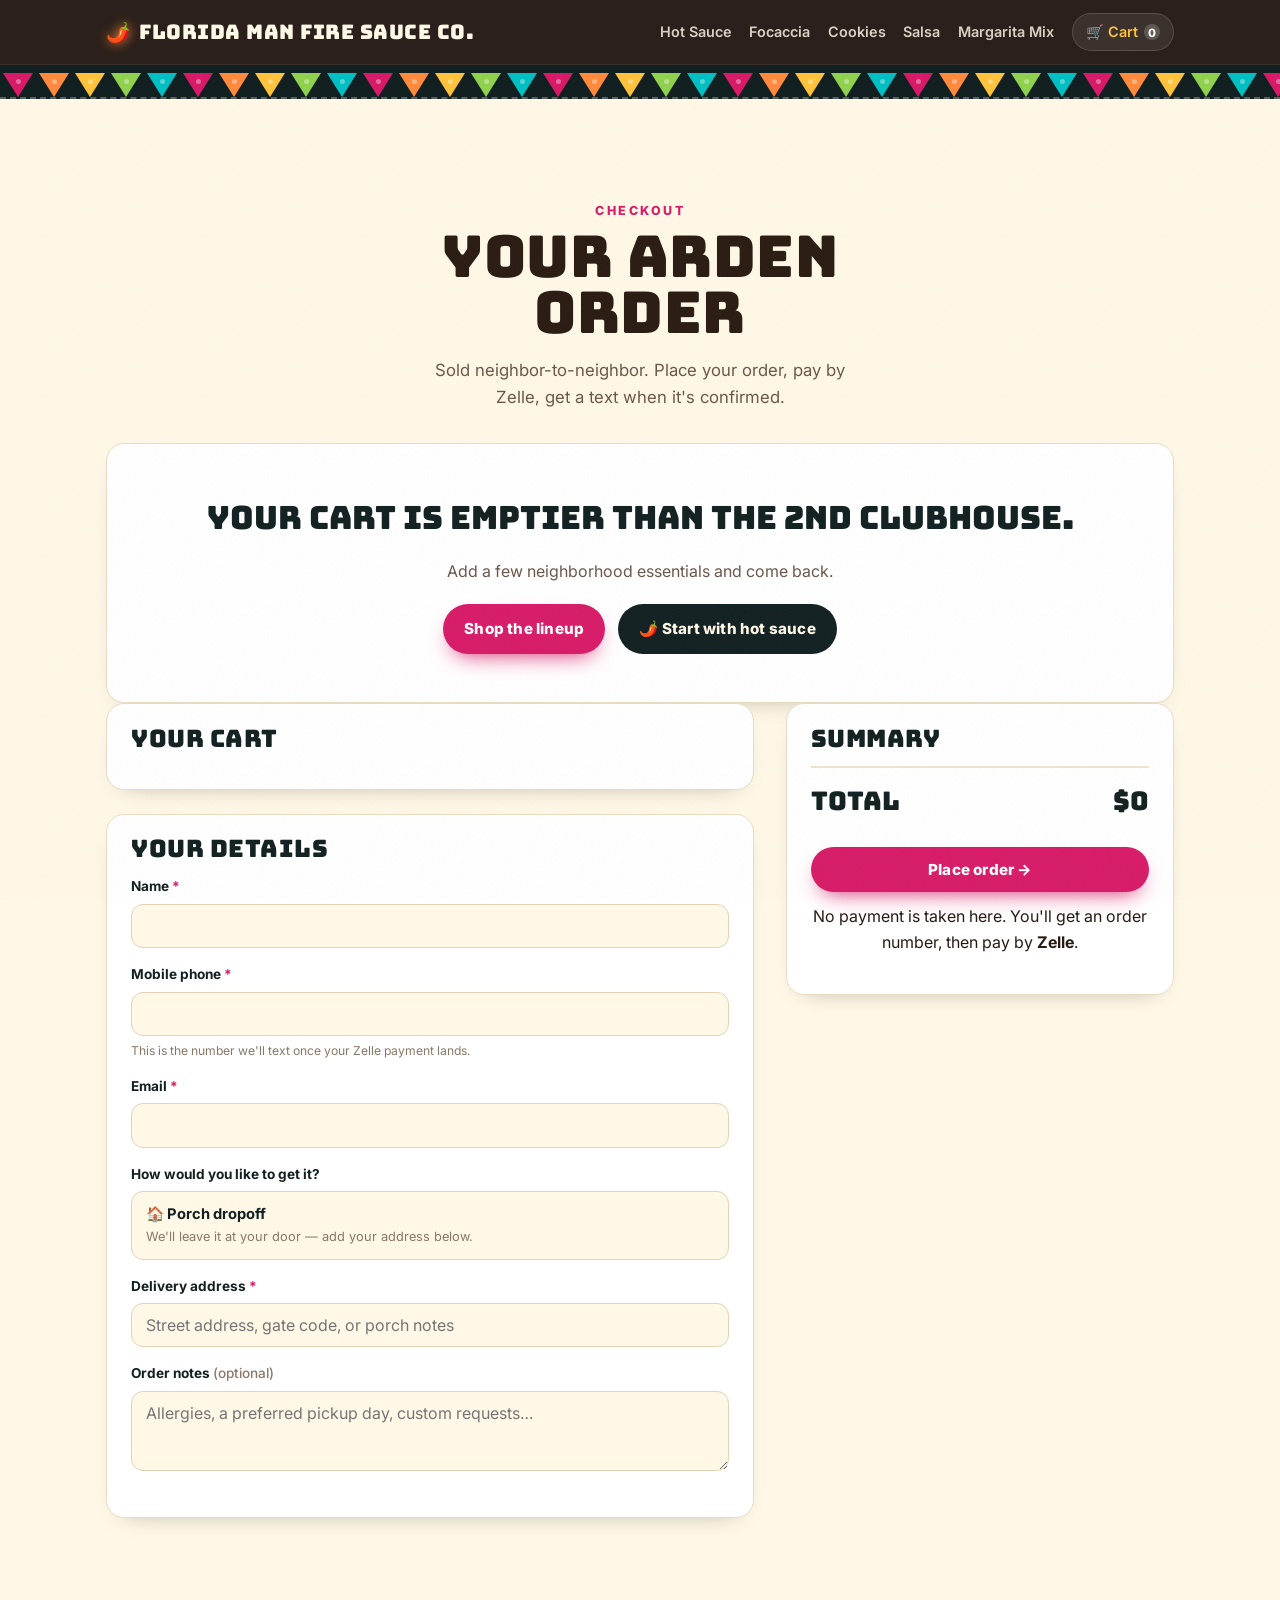
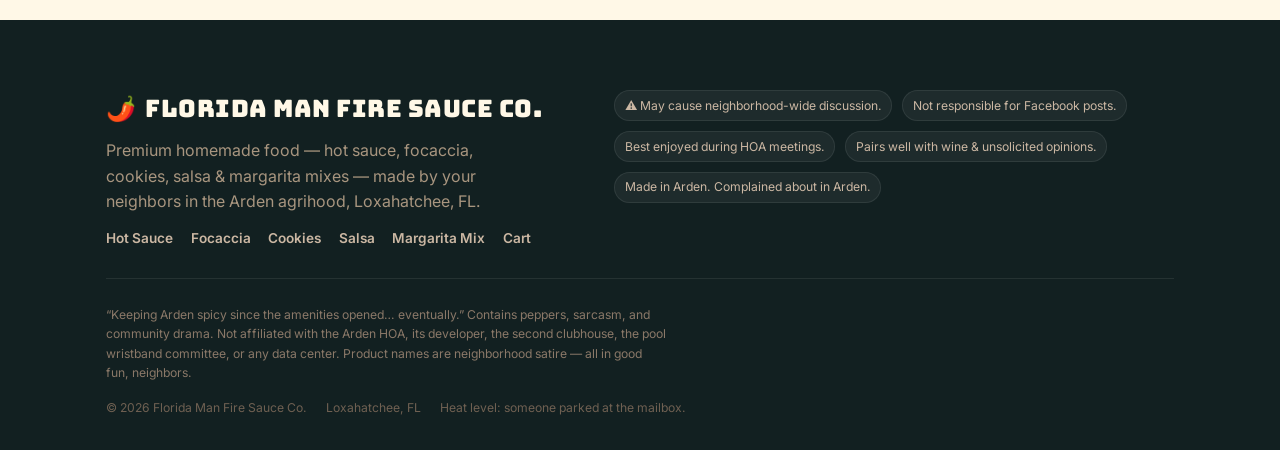
==== cart.html @ 9931c0d1 "Rebrand parent company from Arden Foods Co. to Florida Man Fire Sauce Co. Renames the umbrella brand" ====
<!DOCTYPE html>
<html lang="en">
<head>
<meta charset="UTF-8" />
<meta name="viewport" content="width=device-width, initial-scale=1.0" />
<title>Your Cart & Checkout | Florida Man Fire Sauce Co.</title>
<meta name="description" content="Review your Florida Man Fire Sauce Co. order, place it to get an order number, and pay by Zelle. We'll text you when it's confirmed." />
<meta name="theme-color" content="#122021" />
<meta name="robots" content="noindex" />
<link rel="icon" type="image/svg+xml" href="assets/favicon.svg" />
<link rel="preconnect" href="https://fonts.googleapis.com" />
<link rel="preconnect" href="https://fonts.gstatic.com" crossorigin />
<link href="https://fonts.googleapis.com/css2?family=Bungee&family=Inter:wght@400;500;600;700;800&display=swap" rel="stylesheet" />
<link rel="stylesheet" href="assets/styles.css" />
</head>
<body data-page="cart">

<section class="cart-page section">
  <div class="wrap">
    <div class="head reveal" style="margin-bottom:2rem">
      <div class="kicker">Checkout</div>
      <h2>Your Arden order</h2>
      <p>Sold neighbor-to-neighbor. Place your order, pay by Zelle, get a text when it's confirmed.</p>
    </div>

    <!-- EMPTY STATE -->
    <div id="empty" class="panel empty-cart" hidden>
      <div class="big">Your cart is emptier than the 2nd clubhouse.</div>
      <p>Add a few neighborhood essentials and come back.</p>
      <div class="hero-cta" style="justify-content:center;margin-top:1.2rem">
        <a href="index.html" class="btn btn-primary">Shop the lineup</a>
        <a href="hotsauce.html" class="btn btn-dark">🌶️ Start with hot sauce</a>
      </div>
    </div>

    <!-- CHECKOUT STATE -->
    <div id="checkout" class="cart-layout" hidden>
      <div>
        <div class="panel" style="margin-bottom:1.5rem">
          <h2>Your cart</h2>
          <div id="items"></div>
        </div>

        <form class="panel" id="orderForm" novalidate>
          <h2>Your details</h2>
          <div class="field" id="f-name">
            <label for="name">Name <span class="req">*</span></label>
            <input id="name" name="name" type="text" autocomplete="name" required />
            <div class="err">Please tell us your name.</div>
          </div>
          <div class="field" id="f-phone">
            <label for="phone">Mobile phone <span class="req">*</span></label>
            <input id="phone" name="phone" type="tel" inputmode="tel" autocomplete="tel" required />
            <div class="hint">This is the number we'll text once your Zelle payment lands.</div>
            <div class="err">Enter a valid mobile number (at least 10 digits).</div>
          </div>
          <div class="field" id="f-email">
            <label for="email">Email <span class="req">*</span></label>
            <input id="email" name="email" type="email" autocomplete="email" required />
            <div class="err">Enter a valid email address.</div>
          </div>
          <div class="field">
            <label>How would you like to get it?</label>
            <div class="radio" style="cursor:default"><span><b>🏠 Porch dropoff</b><span>We'll leave it at your door — add your address below.</span></span></div>
          </div>
          <div class="field" id="f-addr">
            <label for="address">Delivery address <span class="req">*</span></label>
            <input id="address" name="address" type="text" autocomplete="street-address" placeholder="Street address, gate code, or porch notes" required />
            <div class="err">Please add your delivery address.</div>
          </div>
          <div class="field">
            <label for="notes">Order notes <span style="font-weight:500;color:#8a7868">(optional)</span></label>
            <textarea id="notes" name="notes" placeholder="Allergies, a preferred pickup day, custom requests…"></textarea>
          </div>
        </form>
      </div>

      <aside>
        <div class="panel summary" style="position:sticky;top:84px">
          <h2>Summary</h2>
          <div id="sumRows"></div>
          <div class="row total"><span>Total</span><span id="sumTotal">$0</span></div>
          <button type="button" class="btn btn-primary" id="placeBtn" style="width:100%;margin-top:1.2rem">Place order →</button>
          <p class="hint" style="text-align:center;margin-top:.8rem">No payment is taken here. You'll get an order number, then pay by <b>Zelle</b>.</p>
        </div>
      </aside>
    </div>

    <!-- CONFIRMATION STATE -->
    <div id="confirm" class="panel confirm" hidden style="max-width:640px;margin:0 auto">
      <div class="check" aria-hidden="true">✓</div>
      <h2 style="text-transform:uppercase">Order placed!</h2>
      <p style="color:#6a574a">Here's your order number — you'll need it for the Zelle memo:</p>
      <div class="order-num" id="confNum">ARD-000000-XXXX</div>

      <div class="zelle-box">
        <h3>💸 Pay by Zelle to finish</h3>
        <ol>
          <li>Open your bank's <b>Zelle</b> and send <span class="zelle-amount" id="confTotal">$0</span>
            <button class="copybtn" data-copy="total">copy amount</button></li>
          <li>Send to: <b id="confZelle">your-zelle@example.com</b>
            <button class="copybtn" data-copy="zelle">copy</button></li>
          <li>Put your order number in the <b>memo / note</b>: <b id="confNum2">ARD-…</b>
            <button class="copybtn" data-copy="num">copy</button></li>
        </ol>
      </div>

      <p style="color:#6a574a">📲 As soon as we see your payment, we'll <b>text you</b> at the number you gave us to confirm. Batches are small and the gossip is fast — thanks, neighbor!</p>

      <div id="confWarn" hidden style="background:#fff4f1;border:1.5px solid var(--pepper);border-radius:12px;padding:.9rem 1rem;margin:1rem 0;color:var(--pepper-dk);font-size:.9rem">
        Heads up: we couldn't auto-send your order to us. Please <a id="confMailto" href="#" style="font-weight:800;color:var(--pepper-dk)">tap here to email it</a> so we don't miss it.
      </div>

      <div class="hero-cta" style="justify-content:center;margin-top:1.4rem">
        <a href="index.html" class="btn btn-dark">Back to the shop</a>
      </div>
    </div>

  </div>
</section>

<script src="assets/catalog.js"></script>
<script src="assets/cart.js?v=20260628-sheet-json"></script>
<script src="assets/site.js"></script>
<script>
(function () {
  "use strict";
  var A = window.Arden;
  var elEmpty = document.getElementById("empty");
  var elCheckout = document.getElementById("checkout");
  var elConfirm = document.getElementById("confirm");
  var elItems = document.getElementById("items");
  var elSumRows = document.getElementById("sumRows");
  var elSumTotal = document.getElementById("sumTotal");
  var lastOrder = null;

  function money(n) { return A.money(n); }

  function render() {
    var cart = A.getCart();
    if (!cart.length && elConfirm.hidden) {
      elEmpty.hidden = false; elCheckout.hidden = true; return;
    }
    if (!cart.length) return; // confirmation showing
    elEmpty.hidden = true; elCheckout.hidden = false;

    elItems.innerHTML = cart.map(function (i) {
      return '<div class="line-item">' +
        '<div><div class="li-name">' + i.name + '</div>' +
          '<div class="li-variant">' + i.variant + (i.line ? " · " + i.line : "") + '</div>' +
          '<button class="li-remove" data-remove="' + i.id + '">Remove</button></div>' +
        '<div style="text-align:right">' +
          '<div class="qty"><button data-dec="' + i.id + '" aria-label="Decrease">−</button>' +
            '<span>' + i.qty + '</span>' +
            '<button data-inc="' + i.id + '" aria-label="Increase">+</button></div>' +
          '<div class="li-price">' + money(i.price * i.qty) + '</div></div>' +
      '</div>';
    }).join("");

    elSumRows.innerHTML = cart.map(function (i) {
      return '<div class="row"><span>' + i.qty + '× ' + i.name + '</span><span>' + money(i.price * i.qty) + '</span></div>';
    }).join("");
    elSumTotal.textContent = money(A.total());
  }

  // qty / remove (delegation)
  document.addEventListener("click", function (e) {
    var inc = e.target.closest("[data-inc]"), dec = e.target.closest("[data-dec]"), rm = e.target.closest("[data-remove]");
    if (inc) { var id = inc.getAttribute("data-inc"); A.setQty(id, getQty(id) + 1); render(); }
    if (dec) { var id2 = dec.getAttribute("data-dec"); A.setQty(id2, getQty(id2) - 1); render(); }
    if (rm) { A.removeItem(rm.getAttribute("data-remove")); render(); }
  });
  function getQty(id) { var f = A.getCart().filter(function (i){ return i.id === id; })[0]; return f ? f.qty : 0; }

  /* ---------- validation ---------- */
  function setInvalid(fieldId, bad) {
    document.getElementById(fieldId).classList.toggle("invalid", bad);
  }
  function validate() {
    var ok = true;
    var name = document.getElementById("name").value.trim();
    var phone = document.getElementById("phone").value.trim();
    var email = document.getElementById("email").value.trim();
    var address = document.getElementById("address").value.trim();
    var digits = phone.replace(/\D/g, "");
    setInvalid("f-name", !name); if (!name) ok = false;
    setInvalid("f-phone", digits.length < 10); if (digits.length < 10) ok = false;
    var emailBad = !email || !/^[^@\s]+@[^@\s]+\.[^@\s]+$/.test(email);
    setInvalid("f-email", emailBad); if (emailBad) ok = false;
    setInvalid("f-addr", !address); if (!address) ok = false;
    return ok;
  }

  /* ---------- place order ---------- */
  document.getElementById("placeBtn").addEventListener("click", function () {
    if (!A.getCart().length) return;
    if (!validate()) {
      var bad = document.querySelector(".field.invalid");
      if (bad) bad.scrollIntoView({ behavior: "smooth", block: "center" });
      return;
    }
    var btn = this;
    btn.disabled = true; btn.textContent = "Placing order…";

    var order = {
      number: A.orderNumber(),
      items: A.getCart(),
      total: A.total(),
      name: document.getElementById("name").value.trim(),
      phone: document.getElementById("phone").value.trim(),
      email: document.getElementById("email").value.trim(),
      delivery: "Porch dropoff",
      address: document.getElementById("address").value.trim(),
      notes: document.getElementById("notes").value.trim()
    };
    lastOrder = order;

    A.submitOrder(order).then(function () {
      showConfirm(order, false);
    }).catch(function () {
      showConfirm(order, true);
    });
  });

  function showConfirm(order, failed) {
    document.getElementById("confNum").textContent = order.number;
    document.getElementById("confNum2").textContent = order.number;
    document.getElementById("confTotal").textContent = money(order.total);
    document.getElementById("confZelle").textContent = A.config.ZELLE_HANDLE;
    if (failed) {
      var warn = document.getElementById("confWarn");
      warn.hidden = false;
      var subject = encodeURIComponent("Arden order " + order.number);
      var body = encodeURIComponent(A.orderText(order));
      document.getElementById("confMailto").href = "mailto:" + A.config.CONTACT_EMAIL + "?subject=" + subject + "&body=" + body;
    }
    A.clear();
    elEmpty.hidden = true; elCheckout.hidden = true; elConfirm.hidden = false;
    window.scrollTo({ top: 0, behavior: "smooth" });
  }

  /* ---------- copy buttons ---------- */
  document.addEventListener("click", function (e) {
    var c = e.target.closest("[data-copy]"); if (!c || !lastOrder) return;
    var what = c.getAttribute("data-copy");
    var val = what === "total" ? money(lastOrder.total) : what === "zelle" ? A.config.ZELLE_HANDLE : lastOrder.number;
    var done = function () { var t = c.textContent; c.textContent = "copied ✓"; setTimeout(function(){ c.textContent = t; }, 1400); };
    if (navigator.clipboard) navigator.clipboard.writeText(val).then(done, done); else done();
  });

  document.addEventListener("arden:cart-changed", render);
  render();
})();
</script>
</body>
</html>
---- assets/styles.css ----
/* ============================================================
   Florida Man Fire Sauce Co. — shared stylesheet (all pages)
   Tropical Mexican palette: bougainvillea pink, papaya orange,
   marigold yellow, Caribbean turquoise, palm-leaf lime.
   ============================================================ */
:root {
  --pepper:    #d81b68;   /* bougainvillea pink */
  --pepper-dk: #a10f4e;   /* deep magenta */
  --habanero:  #ff8a3d;   /* papaya / mango orange */
  --ember:     #ffc23c;   /* marigold yellow */
  --char:      #122021;   /* tropical night */
  --char-2:    #1b3331;
  --cream:     #fff8e7;   /* warm sand */
  --cream-2:   #fceac2;
  --lime:      #8fd14f;   /* palm leaf */
  --lake:      #00bfc2;   /* Caribbean turquoise */
  --ink:       #2a1b12;

  --maxw: 1140px;
  --r: 18px;
  --shadow: 0 18px 40px -18px rgba(0,0,0,.55);
  --font-display: 'Bungee', 'Anton', 'Arial Narrow', sans-serif;
  --font-body: 'Inter', system-ui, -apple-system, Segoe UI, Roboto, sans-serif;
}

* { box-sizing: border-box; }
html { scroll-behavior: smooth; }
body {
  margin: 0;
  font-family: var(--font-body);
  color: var(--ink);
  background: var(--cream);
  line-height: 1.6;
  -webkit-font-smoothing: antialiased;
  overflow-x: hidden;
}
h1, h2, h3 { font-family: var(--font-display); font-weight: 400; line-height: .98; letter-spacing: .5px; margin: 0; }
a { color: inherit; }
img, svg { max-width: 100%; display: block; }
.wrap { width: 100%; max-width: var(--maxw); margin-inline: auto; padding-inline: clamp(18px, 4vw, 36px); }
.section { padding: clamp(56px, 8vw, 110px) 0; position: relative; }

/* paper grain */
body::before {
  content: ""; position: fixed; inset: 0; pointer-events: none; z-index: 1; opacity: .04;
  background-image: url("data:image/svg+xml,%3Csvg xmlns='http://www.w3.org/2000/svg' width='160' height='160'%3E%3Cfilter id='n'%3E%3CfeTurbulence type='fractalNoise' baseFrequency='.85' numOctaves='3'/%3E%3C/filter%3E%3Crect width='100%25' height='100%25' filter='url(%23n)'/%3E%3C/svg%3E");
}

/* ---------- Buttons ---------- */
.btn {
  display: inline-flex; align-items: center; justify-content: center; gap: .5em;
  font-weight: 800; font-size: .95rem; letter-spacing: .2px;
  text-decoration: none; cursor: pointer; border: none;
  padding: .85em 1.4em; border-radius: 999px; font-family: var(--font-body);
  transition: transform .15s ease, box-shadow .15s ease, background .2s ease;
}
.btn-primary { background: var(--pepper); color: #fff; box-shadow: 0 10px 22px -10px var(--pepper); }
.btn-primary:hover { background: var(--pepper-dk); transform: translateY(-2px); }
.btn-ghost { background: transparent; color: var(--cream); border: 2px solid rgba(255,255,255,.4); }
.btn-ghost:hover { border-color: var(--ember); color: var(--ember); transform: translateY(-2px); }
.btn-dark { background: var(--char); color: var(--cream); }
.btn-dark:hover { background: var(--char-2); transform: translateY(-2px); }
.btn-lime { background: var(--lime); color: var(--char); }
.btn-lime:hover { background: #a6e066; transform: translateY(-2px); }
.btn[disabled] { opacity: .55; cursor: not-allowed; transform: none; }
.btn:focus-visible, a:focus-visible, button:focus-visible, input:focus-visible, select:focus-visible, textarea:focus-visible { outline: 3px solid var(--lake); outline-offset: 3px; }

/* ---------- Nav ---------- */
header.nav {
  position: sticky; top: 0; z-index: 50;
  background: rgba(26,14,10,.92);
  backdrop-filter: blur(8px);
  border-bottom: 1px solid rgba(255,255,255,.08);
  color: var(--cream);
}
.nav-inner { display: flex; align-items: center; gap: 1rem; height: 64px; }
.brand { display: flex; align-items: center; gap: .55rem; text-decoration: none; color: var(--cream); font-family: var(--font-display); font-size: 1.25rem; letter-spacing: .5px; white-space: nowrap; }
.brand .flame { font-size: 1.2rem; filter: drop-shadow(0 0 6px var(--habanero)); }
.nav-links { display: flex; gap: 1.1rem; margin-left: auto; align-items: center; }
.nav-links a { text-decoration: none; color: var(--cream); font-weight: 600; font-size: .9rem; opacity: .82; transition: color .2s, opacity .2s; }
.nav-links a:hover { opacity: 1; color: var(--ember); }
.nav-links a.active { opacity: 1; color: var(--ember); }
.nav-cart { display: inline-flex; align-items: center; gap: .4rem; background: rgba(255,255,255,.08); border: 1px solid rgba(255,255,255,.14); padding: .45em .9em !important; border-radius: 999px; }
.nav-cart .count { background: var(--pepper); color: #fff; font-size: .72rem; font-weight: 800; min-width: 1.4em; height: 1.4em; padding: 0 .35em; border-radius: 999px; display: inline-grid; place-items: center; }
.nav-cart .count[data-empty="1"] { background: rgba(255,255,255,.18); }
.nav-toggle { display: none; margin-left: auto; background: none; border: 0; color: var(--cream); font-size: 1.6rem; cursor: pointer; line-height: 1; }

@media (max-width: 940px) {
  .nav-links { position: absolute; top: 64px; left: 0; right: 0; flex-direction: column; gap: 0; background: var(--char); padding: .5rem 0; transform: translateY(-130%); transition: transform .25s ease; align-items: stretch; }
  .nav-links.open { transform: translateY(0); }
  .nav-links a { padding: .9rem 1.4rem; border-top: 1px solid rgba(255,255,255,.06); }
  .nav-cart { margin: .5rem 1.4rem; justify-content: center; }
  .nav-toggle { display: block; }
}

/* ---------- Hero ---------- */
.hero {
  position: relative; color: var(--cream); overflow: hidden;
  background:
    radial-gradient(1200px 600px at 78% -10%, rgba(255,138,61,.55), transparent 60%),
    radial-gradient(900px 500px at 10% 110%, rgba(216,27,104,.5), transparent 55%),
    linear-gradient(160deg, #241531 0%, #122021 60%, #0a1414 100%);
}
.hero.lake-theme {
  background:
    radial-gradient(1200px 600px at 80% -10%, rgba(0,191,194,.5), transparent 60%),
    radial-gradient(900px 500px at 8% 110%, rgba(143,209,79,.4), transparent 55%),
    linear-gradient(160deg, #0d2b2c 0%, #102321 60%, #0a1413 100%);
}
.hero .wrap { display: grid; grid-template-columns: 1.15fr .85fr; gap: 2rem; align-items: center; padding-block: clamp(54px, 9vw, 120px); position: relative; z-index: 2; }
.eyebrow { display: inline-flex; align-items: center; gap: .5em; font-weight: 800; letter-spacing: 2.5px; text-transform: uppercase; font-size: .72rem; color: var(--ember); background: rgba(255,194,60,.12); border: 1px solid rgba(255,194,60,.4); padding: .45em .9em; border-radius: 999px; }
.hero h1 { font-size: clamp(2.7rem, 7vw, 5.4rem); margin: 1rem 0 .4rem; text-transform: uppercase; }
.hero h1 .pop { color: var(--ember); }
.hero h1 .lake { color: var(--lake); }
.hero .tag { font-size: clamp(1.05rem, 2.4vw, 1.4rem); max-width: 32ch; color: #f7e9d4; font-weight: 500; }
.hero .trust { margin-top: 1.4rem; font-size: .92rem; color: #d8c4ab; display: flex; flex-wrap: wrap; gap: .3rem .9rem; }
.hero .trust b { color: var(--lime); }
.hero-cta { display: flex; gap: .8rem; flex-wrap: wrap; margin-top: 1.8rem; }
.hero-art { position: relative; justify-self: center; filter: drop-shadow(0 30px 40px rgba(0,0,0,.5)); animation: float 6s ease-in-out infinite; }
@keyframes float { 0%,100% { transform: translateY(-8px) rotate(-3deg);} 50% { transform: translateY(10px) rotate(-3deg);} }

@media (max-width: 800px) {
  .hero .wrap { grid-template-columns: 1fr; text-align: center; }
  .hero .tag { margin-inline: auto; }
  .hero .trust, .hero-cta { justify-content: center; }
  .hero-art { max-width: 230px; order: -1; }
  .eyebrow { margin-inline: auto; }
}

/* ---------- Marquee ---------- */
.marquee-strip { background: var(--lime); color: var(--char); font-weight: 800; text-transform: uppercase; letter-spacing: 1px; font-size: .82rem; padding: .65rem 0; overflow: hidden; white-space: nowrap; position: relative; z-index: 3; }
.marquee-track { display: inline-block; animation: marquee 22s linear infinite; }
.marquee-track span { padding: 0 1.4rem; }
@keyframes marquee { from { transform: translateX(0);} to { transform: translateX(-50%);} }

/* ---------- Papel picado bunting (decorative, site-wide) ---------- */
.papel-picado { display: flex; flex-wrap: nowrap; background: var(--char); padding-top: 8px; overflow: hidden; border-bottom: 2px dashed rgba(255,248,231,.3); position: relative; z-index: 40; }
.papel-picado .pennant { flex: 0 0 30px; height: 24px; margin: 0 3px; clip-path: polygon(0 0, 100% 0, 50% 100%); position: relative; }
.papel-picado .pennant::after { content: ""; position: absolute; top: 6px; left: 50%; width: 5px; height: 5px; margin-left: -2.5px; border-radius: 50%; background: rgba(255,255,255,.35); }

/* ---------- Story strip ---------- */
.story { background: var(--char); color: var(--cream); }
.story .wrap { display: grid; grid-template-columns: repeat(3, 1fr); gap: 1.4rem; }
.story h2 { grid-column: 1 / -1; font-size: clamp(1.8rem, 4vw, 3rem); text-transform: uppercase; color: var(--cream); margin-bottom: .4rem; }
.story h2 .lake { color: var(--lake); }
.stat { background: var(--char-2); border: 1px solid rgba(255,255,255,.06); border-radius: var(--r); padding: 1.5rem; }
.stat .big { font-family: var(--font-display); font-size: 2.4rem; color: var(--ember); }
.stat p { margin: .3rem 0 0; color: #d8c4ab; font-size: .95rem; }
@media (max-width: 680px) { .story .wrap { grid-template-columns: 1fr; } }

/* ---------- Section headers ---------- */
.head { text-align: center; max-width: 42ch; margin: 0 auto clamp(34px, 5vw, 56px); }
.head .kicker { color: var(--pepper); font-weight: 800; letter-spacing: 2.5px; text-transform: uppercase; font-size: .78rem; }
.head h2 { font-size: clamp(2.1rem, 5.5vw, 3.6rem); text-transform: uppercase; margin: .4rem 0; }
.head p { color: #6a574a; font-size: 1.05rem; }

/* ---------- Cards / grid ---------- */
.grid { display: grid; grid-template-columns: repeat(auto-fill, minmax(260px, 1fr)); gap: 1.4rem; }
.card {
  background: var(--cream-2); border: 1.5px solid #e3d2b3; border-radius: var(--r);
  padding: 1.4rem; position: relative; overflow: hidden;
  box-shadow: 0 10px 24px -16px rgba(0,0,0,.4);
  transition: transform .2s ease, box-shadow .2s ease;
  display: flex; flex-direction: column;
}
.card:hover { transform: translateY(-6px) rotate(-.6deg); box-shadow: var(--shadow); }
.card .label-top { display: flex; justify-content: space-between; align-items: flex-start; gap: .5rem; }
.tagchip { font-size: .68rem; font-weight: 800; letter-spacing: 1px; text-transform: uppercase; color: var(--pepper-dk); background: rgba(216,27,104,.1); border: 1px solid rgba(216,27,104,.3); padding: .25em .6em; border-radius: 6px; }
.tagchip.lake { color: #00838a; background: rgba(0,191,194,.12); border-color: rgba(0,191,194,.35); }
.scoville { font-size: .68rem; font-weight: 800; letter-spacing: 1px; text-transform: uppercase; color: var(--pepper-dk); background: rgba(216,27,104,.1); border: 1px solid rgba(216,27,104,.3); padding: .25em .6em; border-radius: 6px; }
.bottle-mini { width: 40px; flex: none; }
.card h3 { font-size: 1.5rem; text-transform: uppercase; color: var(--char); margin: .8rem 0 .35rem; }
.card .slogan { font-style: italic; color: #6a574a; font-size: .96rem; }
.card.flag::after { content: "★ FLAGSHIP"; position: absolute; top: 14px; right: -34px; transform: rotate(45deg); background: var(--pepper); color: #fff; font-size: .6rem; font-weight: 800; letter-spacing: 1px; padding: .25em 3em; }

/* heat / kick meter (reused) */
.heat { display: flex; gap: 4px; margin-top: .9rem; align-items: center; }
.heat .flame { font-size: 1.05rem; filter: grayscale(1) opacity(.3); transition: filter .4s ease, transform .4s ease; }
.card.revealed .heat .flame.on, .revealed .heat .flame.on { filter: none; transform: scale(1.12); }
.heat .lvl { margin-left: auto; font-size: .72rem; font-weight: 700; color: var(--pepper-dk); text-transform: uppercase; letter-spacing: .5px; }

/* ---------- Product (buyable) cards ---------- */
.prod { min-height: 100%; }
.prod .blurb { color: #6a574a; font-size: .95rem; margin: .3rem 0 0; }
.prod .buy { margin-top: auto; padding-top: 1.1rem; display: flex; align-items: center; justify-content: space-between; gap: .8rem; }
.prod .price { font-family: var(--font-display); font-size: 1.7rem; color: var(--char); }
.prod .price small { font-family: var(--font-body); font-size: .7rem; font-weight: 700; color: #6a574a; display: block; letter-spacing: .5px; text-transform: uppercase; }
.btn-add { background: var(--char); color: var(--cream); padding: .65em 1.1em; font-size: .85rem; }
.btn-add:hover { background: var(--pepper); transform: translateY(-2px); }
.btn-add.added { background: var(--lime); color: var(--char); }

/* ---------- Storefront product-line cards ---------- */
.lines { display: grid; grid-template-columns: repeat(auto-fill, minmax(280px, 1fr)); gap: 1.6rem; }
.line-card { text-decoration: none; color: inherit; background: var(--cream-2); border: 1.5px solid #e3d2b3; border-radius: var(--r); overflow: hidden; box-shadow: 0 10px 24px -16px rgba(0,0,0,.4); transition: transform .2s ease, box-shadow .2s ease; display: flex; flex-direction: column; }
.line-card:hover { transform: translateY(-6px); box-shadow: var(--shadow); }
.line-card .art { aspect-ratio: 16/10; display: grid; place-items: center; }
.line-card .body { padding: 1.3rem 1.4rem 1.5rem; flex: 1; display: flex; flex-direction: column; }
.line-card h3 { font-size: 1.6rem; text-transform: uppercase; color: var(--char); }
.line-card .sub { font-style: italic; color: #6a574a; font-size: .95rem; margin: .3rem 0 0; }
.line-card .go { margin-top: 1rem; font-weight: 800; color: var(--pepper); font-size: .9rem; }
.line-card:hover .go { color: var(--pepper-dk); }

/* ---------- "How ordering works" steps ---------- */
.steps { display: grid; grid-template-columns: repeat(auto-fit, minmax(190px, 1fr)); gap: 1.1rem; counter-reset: step; }
.step { background: var(--cream-2); border: 1.5px solid #e3d2b3; border-radius: var(--r); padding: 1.6rem 1.3rem; position: relative; }
.step::before { counter-increment: step; content: counter(step); position: absolute; top: -16px; left: 1.2rem; width: 36px; height: 36px; border-radius: 50%; background: var(--pepper); color: #fff; font-family: var(--font-display); font-size: 1.2rem; display: grid; place-items: center; box-shadow: 0 6px 14px -6px var(--pepper); }
.step h3 { font-size: 1.15rem; text-transform: uppercase; color: var(--char); margin: .6rem 0 .4rem; }
.step p { color: #6a574a; font-size: .94rem; margin: 0; }
.step .ico { font-size: 1.6rem; }
@media (max-width: 820px) { .steps { grid-template-columns: 1fr 1fr; gap: 1.6rem 1.1rem; } }
@media (max-width: 460px) { .steps { grid-template-columns: 1fr; } }

/* ---------- Heat index (dark) ---------- */
.heatindex { background: linear-gradient(160deg, var(--char) 0%, #241531 100%); color: var(--cream); }
.heatindex .head h2, .heatindex .head p { color: var(--cream); }
.heatindex .head p { color: #d8c4ab; }
.scale { max-width: 760px; margin: 0 auto; display: flex; flex-direction: column; gap: .7rem; }
.scale-row { display: grid; grid-template-columns: 56px 1fr; align-items: center; gap: 1rem; background: rgba(255,255,255,.04); border: 1px solid rgba(255,255,255,.07); border-radius: 14px; padding: .8rem 1.1rem; transition: background .2s, transform .2s; }
.scale-row:hover { background: rgba(255,138,61,.12); transform: translateX(6px); }
.scale-row .num { font-family: var(--font-display); font-size: 2rem; color: var(--ember); text-align: center; }
.scale-row .desc b { display: block; font-size: 1.05rem; }
.scale-row .desc span { color: #d8c4ab; font-size: .92rem; }
.meter { height: 10px; border-radius: 999px; background: rgba(255,255,255,.1); margin-top: .5rem; overflow: hidden; }
.meter i { display: block; height: 100%; width: 0; border-radius: 999px; background: linear-gradient(90deg, var(--ember), var(--pepper)); transition: width 1.1s cubic-bezier(.2,.8,.2,1); }
.heatindex.revealed .meter i { width: var(--w); }

/* ---------- Farm & Lake ---------- */
.farm .wrap { display: grid; grid-template-columns: 1fr 1fr; gap: clamp(2rem, 5vw, 4rem); align-items: center; }
.farm-art { border-radius: var(--r); overflow: hidden; box-shadow: var(--shadow); border: 6px solid #fff; }
.farm h2 { font-size: clamp(2rem, 5vw, 3.4rem); text-transform: uppercase; }
.farm h2 .lake { color: var(--lake); }
.farm p { color: #5a463a; font-size: 1.05rem; }
.farm ul { list-style: none; padding: 0; margin: 1.2rem 0 0; display: grid; gap: .7rem; }
.farm li { display: flex; gap: .7rem; align-items: flex-start; font-weight: 500; }
.farm li .chk { color: var(--lime); font-weight: 800; flex: none; background: var(--char); width: 24px; height: 24px; border-radius: 50%; display: grid; place-items: center; font-size: .8rem; }
@media (max-width: 780px) { .farm .wrap { grid-template-columns: 1fr; } }

/* ---------- Comment wall ---------- */
.comments { background: var(--cream-2); }
.wall { columns: 3 280px; column-gap: 1.2rem; }
.post { break-inside: avoid; background: #fff; border: 1px solid #e9dcc4; border-radius: 14px; padding: 1.1rem 1.2rem; margin-bottom: 1.2rem; box-shadow: 0 6px 16px -12px rgba(0,0,0,.4); }
.post .who { display: flex; align-items: center; gap: .6rem; margin-bottom: .5rem; }
.post .av { width: 36px; height: 36px; border-radius: 50%; flex: none; display: grid; place-items: center; color: #fff; font-weight: 800; font-size: .95rem; }
.post .who b { font-size: .92rem; }
.post .who span { font-size: .74rem; color: #998; display: block; font-weight: 500; }
.post p { margin: 0; font-size: .96rem; color: #3a2c22; }
.post .meta { margin-top: .7rem; font-size: .76rem; opacity: .7; display: flex; gap: .9rem; }
.post .meta span { color: #998877; }

/* ---------- vault ---------- */
.vault-wrap { text-align: center; margin-top: 2rem; }
.vault { max-height: 0; overflow: hidden; transition: max-height .5s ease; }
.vault.open { max-height: 1600px; }
.vault-grid { display: grid; grid-template-columns: repeat(auto-fill, minmax(230px, 1fr)); gap: .7rem; margin-top: 1.6rem; text-align: left; }
.vault-item { background: var(--cream-2); border: 1px solid #e3d2b3; border-radius: 12px; padding: .8rem 1rem; }
.vault-item b { display: block; font-size: .95rem; color: var(--char); }
.vault-item span { font-size: .82rem; font-style: italic; color: #6a574a; }

/* ---------- Generic CTA band ---------- */
.cta-band { background: var(--pepper); color: #fff; text-align: center; }
.cta-band.dark { background: var(--char); }
.cta-band h2 { font-size: clamp(2.2rem, 6vw, 4rem); text-transform: uppercase; }
.cta-band p { max-width: 48ch; margin: 1rem auto 0; font-size: 1.1rem; color: #ffe6df; }
.cta-band.dark p { color: #d8c4ab; }
.cta-band .hero-cta { justify-content: center; margin-top: 2rem; }
.cta-band .note { margin-top: 1.6rem; font-size: .82rem; color: #ffd8cf; opacity: .85; }

/* ============================================================
   CART + CHECKOUT (cart.html)
   ============================================================ */
.cart-page { background: var(--cream); min-height: 70vh; }
.cart-layout { display: grid; grid-template-columns: 1.5fr .9fr; gap: 2rem; align-items: start; }
@media (max-width: 880px) { .cart-layout { grid-template-columns: 1fr; } }

.panel { background: #fff; border: 1.5px solid #e9dcc4; border-radius: var(--r); padding: 1.4rem 1.5rem; box-shadow: 0 10px 24px -18px rgba(0,0,0,.4); }
.panel h2 { font-size: 1.5rem; text-transform: uppercase; color: var(--char); margin-bottom: 1rem; }

.line-item { display: grid; grid-template-columns: 1fr auto; gap: .4rem 1rem; padding: 1rem 0; border-bottom: 1px solid #efe3cd; }
.line-item:last-child { border-bottom: 0; }
.line-item .li-name { font-weight: 700; color: var(--char); }
.line-item .li-variant { font-size: .82rem; color: #8a7868; }
.line-item .li-price { font-weight: 700; color: var(--char); text-align: right; white-space: nowrap; }
.qty { display: inline-flex; align-items: center; border: 1.5px solid #e3d2b3; border-radius: 999px; overflow: hidden; background: var(--cream-2); }
.qty button { width: 32px; height: 32px; border: 0; background: transparent; font-size: 1.1rem; font-weight: 800; cursor: pointer; color: var(--char); }
.qty button:hover { background: rgba(216,27,104,.12); }
.qty span { min-width: 2ch; text-align: center; font-weight: 700; }
.li-remove { background: none; border: 0; color: var(--pepper); font-size: .8rem; font-weight: 700; cursor: pointer; padding: 0; }
.li-remove:hover { text-decoration: underline; }

.summary .row { display: flex; justify-content: space-between; padding: .35rem 0; color: #5a463a; }
.summary .row.total { border-top: 2px solid #efe3cd; margin-top: .5rem; padding-top: .8rem; font-family: var(--font-display); font-size: 1.6rem; color: var(--char); }

.field { margin-bottom: 1rem; }
.field label { display: block; font-weight: 700; font-size: .85rem; color: var(--char); margin-bottom: .35rem; }
.field label .req { color: var(--pepper); }
.field input, .field select, .field textarea {
  width: 100%; font-family: var(--font-body); font-size: 1rem; color: var(--ink);
  padding: .7em .9em; border: 1.5px solid #e3d2b3; border-radius: 12px; background: var(--cream);
}
.field textarea { min-height: 80px; resize: vertical; }
.field .hint { font-size: .76rem; color: #8a7868; margin-top: .3rem; }
.field.invalid input, .field.invalid select { border-color: var(--pepper); background: #fff4f1; }
.field .err { display: none; color: var(--pepper-dk); font-size: .78rem; font-weight: 600; margin-top: .3rem; }
.field.invalid .err { display: block; }
.radios { display: grid; gap: .5rem; }
.radio { display: flex; gap: .6rem; align-items: flex-start; border: 1.5px solid #e3d2b3; border-radius: 12px; padding: .7rem .9rem; cursor: pointer; background: var(--cream); }
.radio input { width: auto; margin-top: .2rem; }
.radio:hover { border-color: var(--pepper); }
.radio b { color: var(--char); font-size: .92rem; }
.radio span { display: block; font-size: .8rem; color: #8a7868; }

.empty-cart { text-align: center; padding: 3rem 1rem; }
.empty-cart .big { font-family: var(--font-display); font-size: 2rem; color: var(--char); text-transform: uppercase; }
.empty-cart p { color: #6a574a; }

/* confirmation / zelle */
.confirm { text-align: center; }
.confirm .check { width: 70px; height: 70px; border-radius: 50%; background: var(--lime); color: var(--char); display: grid; place-items: center; font-size: 2.2rem; margin: 0 auto 1rem; }
.order-num { font-family: var(--font-display); font-size: clamp(1.8rem,5vw,2.8rem); letter-spacing: 2px; color: var(--pepper); background: var(--cream-2); border: 2px dashed var(--pepper); border-radius: 14px; padding: .6rem 1.2rem; display: inline-block; margin: .4rem 0 1.2rem; }
.zelle-box { text-align: left; background: var(--char); color: var(--cream); border-radius: var(--r); padding: 1.4rem 1.5rem; margin: 1.4rem 0; }
.zelle-box h3 { font-size: 1.2rem; text-transform: uppercase; color: var(--ember); margin-bottom: .6rem; }
.zelle-box ol { margin: 0; padding-left: 1.2rem; display: grid; gap: .5rem; }
.zelle-box b { color: #fff; }
.zelle-amount { font-family: var(--font-display); font-size: 1.4rem; color: var(--lime); }
.copybtn { background: rgba(255,255,255,.1); border: 1px solid rgba(255,255,255,.2); color: var(--cream); font-size: .78rem; font-weight: 700; border-radius: 999px; padding: .25em .8em; cursor: pointer; margin-left: .5rem; }
.copybtn:hover { background: rgba(255,255,255,.2); }

/* toast */
.toast { position: fixed; left: 50%; bottom: 24px; transform: translateX(-50%) translateY(120%); background: var(--char); color: var(--cream); padding: .8rem 1.3rem; border-radius: 999px; font-weight: 700; font-size: .9rem; box-shadow: var(--shadow); z-index: 200; transition: transform .35s cubic-bezier(.2,.8,.2,1); display: flex; gap: .5rem; align-items: center; }
.toast.show { transform: translateX(-50%) translateY(0); }
.toast .lime { color: var(--lime); }

/* ---------- Footer ---------- */
footer { background: var(--char); color: #cbb7a3; padding: clamp(40px, 6vw, 70px) 0 2rem; position: relative; z-index: 2; }
footer .top { display: flex; flex-wrap: wrap; justify-content: space-between; gap: 2rem; border-bottom: 1px solid rgba(255,255,255,.08); padding-bottom: 1.8rem; }
footer .brand { font-size: 1.5rem; }
footer .foot-links { display: flex; flex-wrap: wrap; gap: .3rem 1.1rem; margin-top: .8rem; }
footer .foot-links a { color: #cbb7a3; text-decoration: none; font-size: .85rem; font-weight: 600; }
footer .foot-links a:hover { color: var(--ember); }
.disclaimers { display: flex; flex-wrap: wrap; gap: .6rem; max-width: 560px; align-content: flex-start; }
.disclaimers span { font-size: .76rem; background: rgba(255,255,255,.05); border: 1px solid rgba(255,255,255,.08); padding: .4em .8em; border-radius: 999px; }
footer .fine { margin-top: 1.6rem; font-size: .76rem; color: #8a7868; max-width: 70ch; }
footer .legal { margin-top: 1rem; font-size: .76rem; color: #6f6052; display: flex; flex-wrap: wrap; gap: .4rem 1.2rem; }

/* ---------- reveal ---------- */
.reveal { opacity: 0; transform: translateY(26px); transition: opacity .7s ease, transform .7s ease; }
.reveal.revealed { opacity: 1; transform: none; }

@media (prefers-reduced-motion: reduce) {
  * { animation: none !important; scroll-behavior: auto !important; }
  .reveal { opacity: 1 !important; transform: none !important; transition: none !important; }
  .heatindex .meter i { transition: none !important; }
  .toast { transition: none !important; }
}
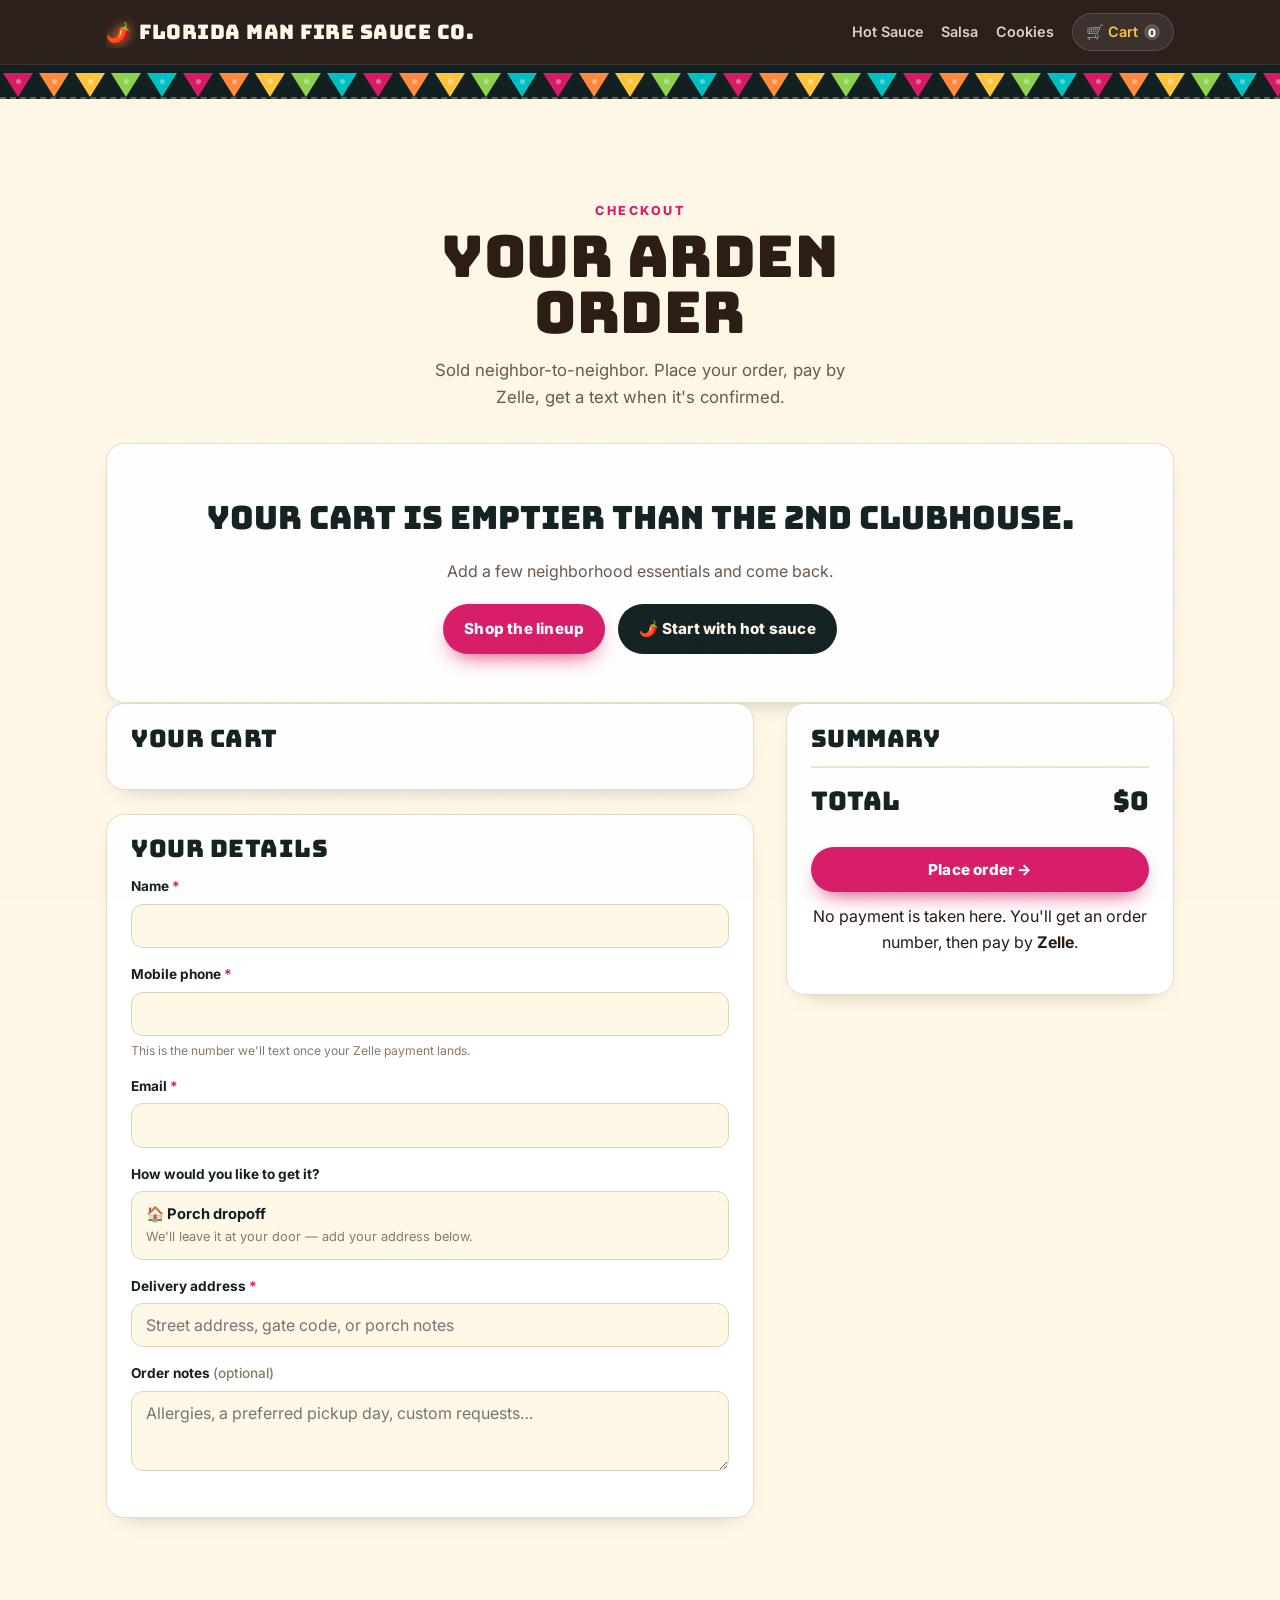
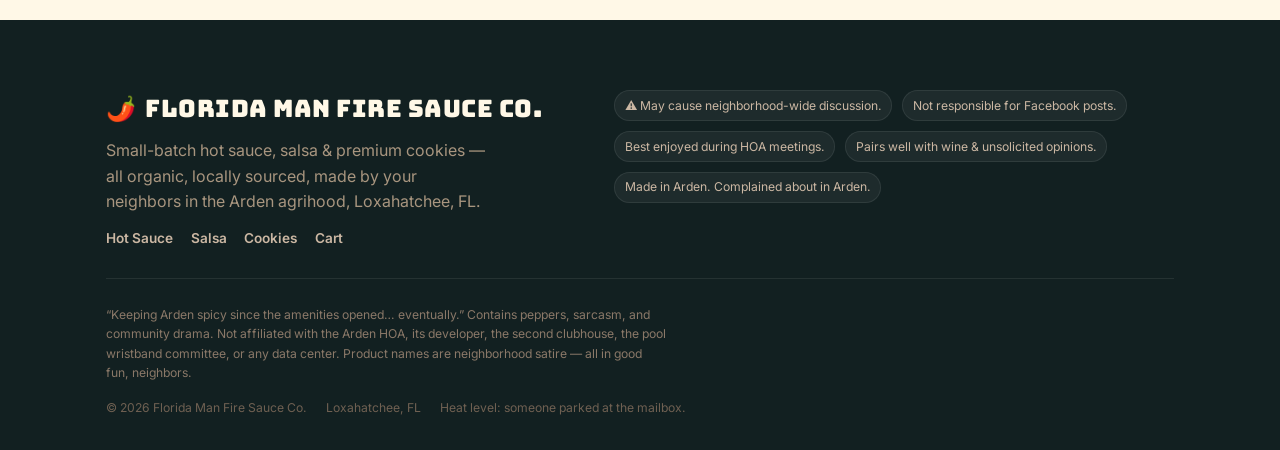
==== commit 2520a9bc: "enforce 6-cookie minimum order across all cookie types - cart.html: live notice shows cookie count a" ====
--- a/cart.html
+++ b/cart.html
@@ -39,6 +39,7 @@
         <div class="panel" style="margin-bottom:1.5rem">
           <h2>Your cart</h2>
           <div id="items"></div>
+          <div id="ck-notice" hidden style="background:#fff4f1;border:1.5px solid var(--pepper);border-radius:12px;padding:.8rem 1rem;margin-top:1rem;color:var(--pepper-dk);font-size:.9rem"></div>
         </div>
 
         <form class="panel" id="orderForm" novalidate>
@@ -161,6 +162,17 @@
       return '<div class="row"><span>' + i.qty + '× ' + i.name + '</span><span>' + money(i.price * i.qty) + '</span></div>';
     }).join("");
     elSumTotal.textContent = money(A.total());
+
+    var ckNotice = document.getElementById("ck-notice");
+    var ckQty = cookieCount();
+    var hasCookies = cart.some(function (i) { return i.line === "Cookies"; });
+    if (hasCookies && ckQty < 6) {
+      var need = 6 - ckQty;
+      ckNotice.innerHTML = "🍪 <b>" + ckQty + " of 6 cookies</b> — add " + need + " more to meet the minimum. Mix and match styles!";
+      ckNotice.hidden = false;
+    } else {
+      ckNotice.hidden = true;
+    }
   }
 
   // qty / remove (delegation)
@@ -171,6 +183,10 @@
     if (rm) { A.removeItem(rm.getAttribute("data-remove")); render(); }
   });
   function getQty(id) { var f = A.getCart().filter(function (i){ return i.id === id; })[0]; return f ? f.qty : 0; }
+  function cookieCount() {
+    return A.getCart().filter(function (i) { return i.line === "Cookies"; })
+      .reduce(function (n, i) { return n + i.qty; }, 0);
+  }
 
   /* ---------- validation ---------- */
   function setInvalid(fieldId, bad) {
@@ -188,6 +204,9 @@
     var emailBad = !email || !/^[^@\s]+@[^@\s]+\.[^@\s]+$/.test(email);
     setInvalid("f-email", emailBad); if (emailBad) ok = false;
     setInvalid("f-addr", !address); if (!address) ok = false;
+    var ckQty = cookieCount();
+    var hasCookies = A.getCart().some(function (i) { return i.line === "Cookies"; });
+    if (hasCookies && ckQty < 6) ok = false;
     return ok;
   }
 
@@ -196,7 +215,11 @@
     if (!A.getCart().length) return;
     if (!validate()) {
       var bad = document.querySelector(".field.invalid");
-      if (bad) bad.scrollIntoView({ behavior: "smooth", block: "center" });
+      if (bad) { bad.scrollIntoView({ behavior: "smooth", block: "center" }); }
+      else {
+        var ckN = document.getElementById("ck-notice");
+        if (ckN && !ckN.hidden) ckN.scrollIntoView({ behavior: "smooth", block: "center" });
+      }
       return;
     }
     var btn = this;
--- a/assets/styles.css
+++ b/assets/styles.css
@@ -24,7 +24,7 @@
 }
 
 * { box-sizing: border-box; }
-html { scroll-behavior: smooth; }
+html { scroll-behavior: smooth; overflow-x: hidden; }
 body {
   margin: 0;
   font-family: var(--font-body);
@@ -34,7 +34,7 @@
   -webkit-font-smoothing: antialiased;
   overflow-x: hidden;
 }
-h1, h2, h3 { font-family: var(--font-display); font-weight: 400; line-height: .98; letter-spacing: .5px; margin: 0; }
+h1, h2, h3 { font-family: var(--font-display); font-weight: 400; line-height: .98; letter-spacing: .5px; margin: 0; overflow-wrap: break-word; }
 a { color: inherit; }
 img, svg { max-width: 100%; display: block; }
 .wrap { width: 100%; max-width: var(--maxw); margin-inline: auto; padding-inline: clamp(18px, 4vw, 36px); }
@@ -74,8 +74,8 @@
   color: var(--cream);
 }
 .nav-inner { display: flex; align-items: center; gap: 1rem; height: 64px; }
-.brand { display: flex; align-items: center; gap: .55rem; text-decoration: none; color: var(--cream); font-family: var(--font-display); font-size: 1.25rem; letter-spacing: .5px; white-space: nowrap; }
-.brand .flame { font-size: 1.2rem; filter: drop-shadow(0 0 6px var(--habanero)); }
+.brand { display: flex; align-items: center; gap: .55rem; text-decoration: none; color: var(--cream); font-family: var(--font-display); font-size: clamp(.68rem, 3.6vw, 1.25rem); letter-spacing: .5px; white-space: nowrap; min-width: 0; overflow: hidden; flex-shrink: 1; }
+.brand .flame { font-size: 1.2rem; filter: drop-shadow(0 0 6px var(--habanero)); flex-shrink: 0; }
 .nav-links { display: flex; gap: 1.1rem; margin-left: auto; align-items: center; }
 .nav-links a { text-decoration: none; color: var(--cream); font-weight: 600; font-size: .9rem; opacity: .82; transition: color .2s, opacity .2s; }
 .nav-links a:hover { opacity: 1; color: var(--ember); }
@@ -83,7 +83,7 @@
 .nav-cart { display: inline-flex; align-items: center; gap: .4rem; background: rgba(255,255,255,.08); border: 1px solid rgba(255,255,255,.14); padding: .45em .9em !important; border-radius: 999px; }
 .nav-cart .count { background: var(--pepper); color: #fff; font-size: .72rem; font-weight: 800; min-width: 1.4em; height: 1.4em; padding: 0 .35em; border-radius: 999px; display: inline-grid; place-items: center; }
 .nav-cart .count[data-empty="1"] { background: rgba(255,255,255,.18); }
-.nav-toggle { display: none; margin-left: auto; background: none; border: 0; color: var(--cream); font-size: 1.6rem; cursor: pointer; line-height: 1; }
+.nav-toggle { display: none; margin-left: auto; background: none; border: 0; color: var(--cream); font-size: 1.6rem; cursor: pointer; line-height: 1; flex-shrink: 0; }
 
 @media (max-width: 940px) {
   .nav-links { position: absolute; top: 64px; left: 0; right: 0; flex-direction: column; gap: 0; background: var(--char); padding: .5rem 0; transform: translateY(-130%); transition: transform .25s ease; align-items: stretch; }
@@ -108,6 +108,7 @@
     linear-gradient(160deg, #0d2b2c 0%, #102321 60%, #0a1413 100%);
 }
 .hero .wrap { display: grid; grid-template-columns: 1.15fr .85fr; gap: 2rem; align-items: center; padding-block: clamp(54px, 9vw, 120px); position: relative; z-index: 2; }
+.hero .wrap > * { min-width: 0; }
 .eyebrow { display: inline-flex; align-items: center; gap: .5em; font-weight: 800; letter-spacing: 2.5px; text-transform: uppercase; font-size: .72rem; color: var(--ember); background: rgba(255,194,60,.12); border: 1px solid rgba(255,194,60,.4); padding: .45em .9em; border-radius: 999px; }
 .hero h1 { font-size: clamp(2.7rem, 7vw, 5.4rem); margin: 1rem 0 .4rem; text-transform: uppercase; }
 .hero h1 .pop { color: var(--ember); }
@@ -141,6 +142,7 @@
 /* ---------- Story strip ---------- */
 .story { background: var(--char); color: var(--cream); }
 .story .wrap { display: grid; grid-template-columns: repeat(3, 1fr); gap: 1.4rem; }
+.story .wrap > * { min-width: 0; }
 .story h2 { grid-column: 1 / -1; font-size: clamp(1.8rem, 4vw, 3rem); text-transform: uppercase; color: var(--cream); margin-bottom: .4rem; }
 .story h2 .lake { color: var(--lake); }
 .stat { background: var(--char-2); border: 1px solid rgba(255,255,255,.06); border-radius: var(--r); padding: 1.5rem; }
@@ -226,6 +228,7 @@
 
 /* ---------- Farm & Lake ---------- */
 .farm .wrap { display: grid; grid-template-columns: 1fr 1fr; gap: clamp(2rem, 5vw, 4rem); align-items: center; }
+.farm .wrap > * { min-width: 0; }
 .farm-art { border-radius: var(--r); overflow: hidden; box-shadow: var(--shadow); border: 6px solid #fff; }
 .farm h2 { font-size: clamp(2rem, 5vw, 3.4rem); text-transform: uppercase; }
 .farm h2 .lake { color: var(--lake); }
@@ -270,6 +273,7 @@
    ============================================================ */
 .cart-page { background: var(--cream); min-height: 70vh; }
 .cart-layout { display: grid; grid-template-columns: 1.5fr .9fr; gap: 2rem; align-items: start; }
+.cart-layout > * { min-width: 0; }
 @media (max-width: 880px) { .cart-layout { grid-template-columns: 1fr; } }
 
 .panel { background: #fff; border: 1.5px solid #e9dcc4; border-radius: var(--r); padding: 1.4rem 1.5rem; box-shadow: 0 10px 24px -18px rgba(0,0,0,.4); }
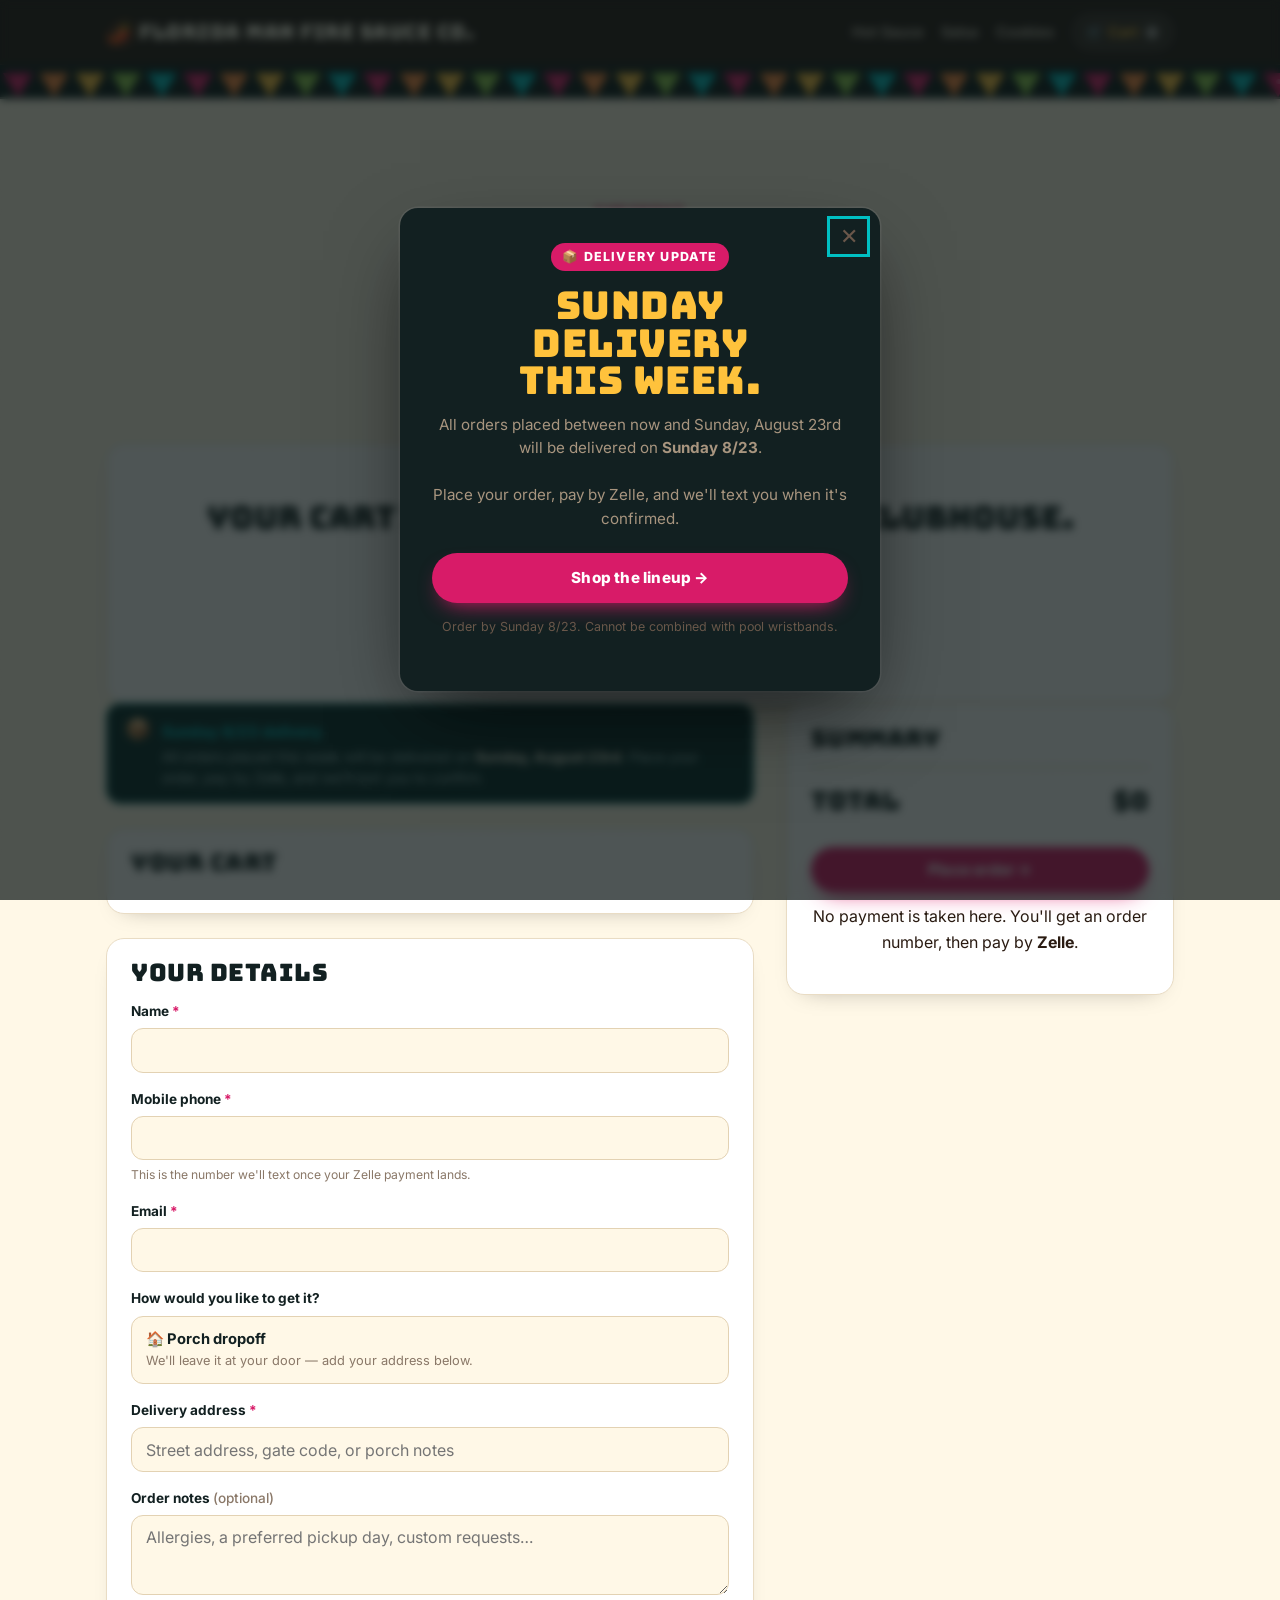
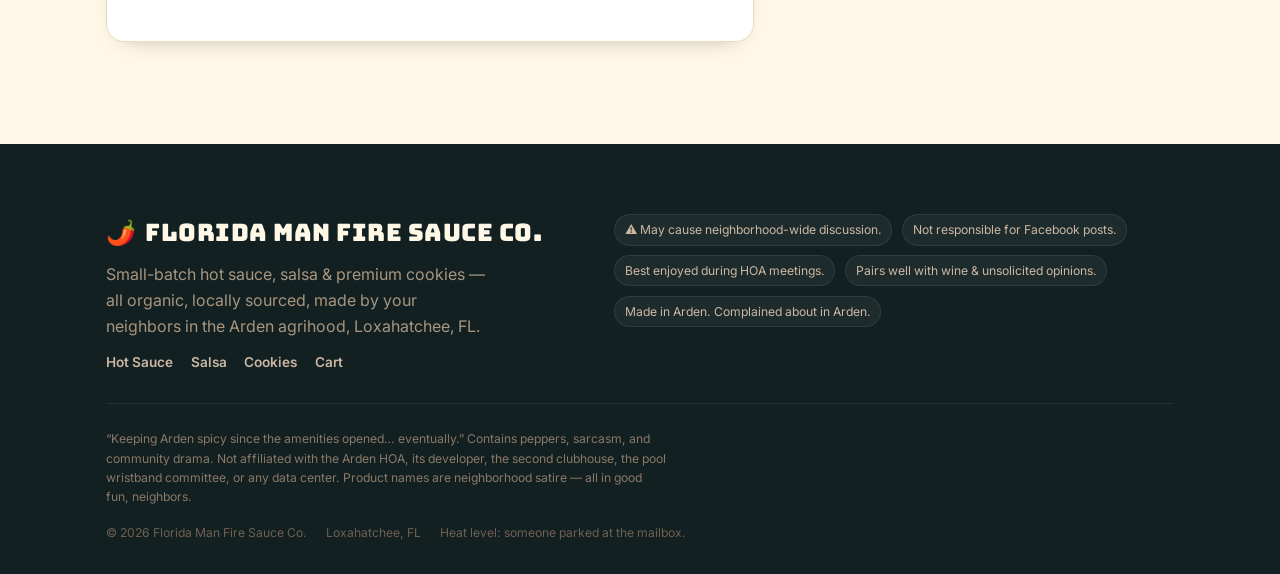
==== commit b9b2bca5: "feat: always show delivery modal + add Sunday 8/23 banner in cart - Remove sessionStorage gate so pr" ====
--- a/cart.html
+++ b/cart.html
@@ -36,6 +36,13 @@
     <!-- CHECKOUT STATE -->
     <div id="checkout" class="cart-layout" hidden>
       <div>
+        <div style="background:#0a2e2e;border:1.5px solid var(--lake);border-radius:14px;padding:.9rem 1.1rem;margin-bottom:1.5rem;display:flex;gap:.7rem;align-items:flex-start">
+          <span style="font-size:1.3rem;line-height:1">📦</span>
+          <div>
+            <strong style="color:var(--lake);font-size:.95rem">Sunday 8/23 delivery</strong>
+            <p style="margin:.2rem 0 0;color:#a8c8c8;font-size:.88rem;line-height:1.45">All orders placed this week will be delivered on <strong style="color:var(--cream)">Sunday, August 23rd</strong>. Place your order, pay by Zelle, and we'll text you to confirm.</p>
+          </div>
+        </div>
         <div class="panel" style="margin-bottom:1.5rem">
           <h2>Your cart</h2>
           <div id="items"></div>
@@ -135,6 +142,30 @@
   var elSumTotal = document.getElementById("sumTotal");
   var lastOrder = null;
 
+  var CUSTOMER_KEY = "arden_customer";
+
+  function saveCustomer() {
+    try {
+      localStorage.setItem(CUSTOMER_KEY, JSON.stringify({
+        name:    document.getElementById("name").value.trim(),
+        phone:   document.getElementById("phone").value.trim(),
+        email:   document.getElementById("email").value.trim(),
+        address: document.getElementById("address").value.trim()
+      }));
+    } catch (e) {}
+  }
+
+  function loadCustomer() {
+    try {
+      var saved = JSON.parse(localStorage.getItem(CUSTOMER_KEY));
+      if (!saved) return;
+      if (saved.name)    document.getElementById("name").value    = saved.name;
+      if (saved.phone)   document.getElementById("phone").value   = saved.phone;
+      if (saved.email)   document.getElementById("email").value   = saved.email;
+      if (saved.address) document.getElementById("address").value = saved.address;
+    } catch (e) {}
+  }
+
   function money(n) { return A.money(n); }
 
   function render() {
@@ -166,9 +197,9 @@
     var ckNotice = document.getElementById("ck-notice");
     var ckQty = cookieCount();
     var hasCookies = cart.some(function (i) { return i.line === "Cookies"; });
-    if (hasCookies && ckQty < 6) {
-      var need = 6 - ckQty;
-      ckNotice.innerHTML = "🍪 <b>" + ckQty + " of 6 cookies</b> — add " + need + " more to meet the minimum. Mix and match styles!";
+    if (hasCookies && ckQty < 2) {
+      var need = 2 - ckQty;
+      ckNotice.innerHTML = "🍪 <b>" + ckQty + " of 2 cookies</b> — add " + need + " more to meet the minimum. Mix and match styles!";
       ckNotice.hidden = false;
     } else {
       ckNotice.hidden = true;
@@ -206,7 +237,7 @@
     setInvalid("f-addr", !address); if (!address) ok = false;
     var ckQty = cookieCount();
     var hasCookies = A.getCart().some(function (i) { return i.line === "Cookies"; });
-    if (hasCookies && ckQty < 6) ok = false;
+    if (hasCookies && ckQty < 2) ok = false;
     return ok;
   }
 
@@ -237,6 +268,7 @@
       notes: document.getElementById("notes").value.trim()
     };
     lastOrder = order;
+    saveCustomer();
 
     A.submitOrder(order).then(function () {
       showConfirm(order, false);
@@ -259,7 +291,7 @@
     }
     A.clear();
     elEmpty.hidden = true; elCheckout.hidden = true; elConfirm.hidden = false;
-    window.scrollTo({ top: 0, behavior: "smooth" });
+    elConfirm.scrollIntoView({ behavior: "smooth", block: "start" });
   }
 
   /* ---------- copy buttons ---------- */
@@ -273,6 +305,7 @@
 
   document.addEventListener("arden:cart-changed", render);
   render();
+  loadCustomer();
 })();
 </script>
 </body>
--- a/assets/styles.css
+++ b/assets/styles.css
@@ -127,6 +127,9 @@
   .hero-art { max-width: 230px; order: -1; }
   .eyebrow { margin-inline: auto; }
 }
+@media (max-width: 480px) {
+  .hero h1 { font-size: clamp(1.8rem, 9vw, 2.7rem); }
+}
 
 /* ---------- Marquee ---------- */
 .marquee-strip { background: var(--lime); color: var(--char); font-weight: 800; text-transform: uppercase; letter-spacing: 1px; font-size: .82rem; padding: .65rem 0; overflow: hidden; white-space: nowrap; position: relative; z-index: 3; }
@@ -346,6 +349,48 @@
 footer .fine { margin-top: 1.6rem; font-size: .76rem; color: #8a7868; max-width: 70ch; }
 footer .legal { margin-top: 1rem; font-size: .76rem; color: #6f6052; display: flex; flex-wrap: wrap; gap: .4rem 1.2rem; }
 
+/* ---------- Promo modal ---------- */
+.promo-overlay {
+  position: fixed; inset: 0; z-index: 200;
+  background: rgba(10,20,20,.72); backdrop-filter: blur(4px);
+  display: flex; align-items: center; justify-content: center;
+  padding: 1rem;
+  opacity: 0; animation: promo-fade-in .35s ease forwards;
+}
+.promo-overlay.closing { animation: promo-fade-out .25s ease forwards; }
+@keyframes promo-fade-in  { to   { opacity: 1; } }
+@keyframes promo-fade-out { from { opacity: 1; } to { opacity: 0; } }
+
+.promo-box {
+  background: var(--char); color: var(--cream);
+  border-radius: var(--r); max-width: 480px; width: 100%;
+  padding: 2.2rem 2rem 2rem;
+  box-shadow: 0 32px 80px -20px rgba(0,0,0,.7), 0 0 0 1.5px rgba(255,255,255,.07);
+  transform: scale(.92); animation: promo-pop .35s cubic-bezier(.34,1.56,.64,1) .1s forwards;
+  position: relative; text-align: center;
+}
+@keyframes promo-pop { to { transform: scale(1); } }
+
+.promo-box .promo-eyebrow {
+  display: inline-block;
+  background: var(--pepper); color: #fff;
+  font-size: .78rem; font-weight: 800; letter-spacing: 1.2px;
+  text-transform: uppercase; padding: .3em .9em; border-radius: 999px;
+  margin-bottom: 1rem;
+}
+.promo-box h2 {
+  font-family: var(--font-display); font-size: clamp(1.6rem, 5vw, 2.4rem);
+  color: var(--ember); margin: 0 0 .8rem;
+}
+.promo-box p { color: #a8957f; font-size: .95rem; margin: 0 0 1.4rem; line-height: 1.55; }
+.promo-box .promo-fine { font-size: .78rem; color: #6a574a; margin-top: .9rem; }
+.promo-close {
+  position: absolute; top: .9rem; right: 1rem;
+  background: none; border: none; color: #6a574a;
+  font-size: 1.4rem; line-height: 1; cursor: pointer; padding: .2rem .4rem;
+}
+.promo-close:hover { color: var(--cream); }
+
 /* ---------- reveal ---------- */
 .reveal { opacity: 0; transform: translateY(26px); transition: opacity .7s ease, transform .7s ease; }
 .reveal.revealed { opacity: 1; transform: none; }
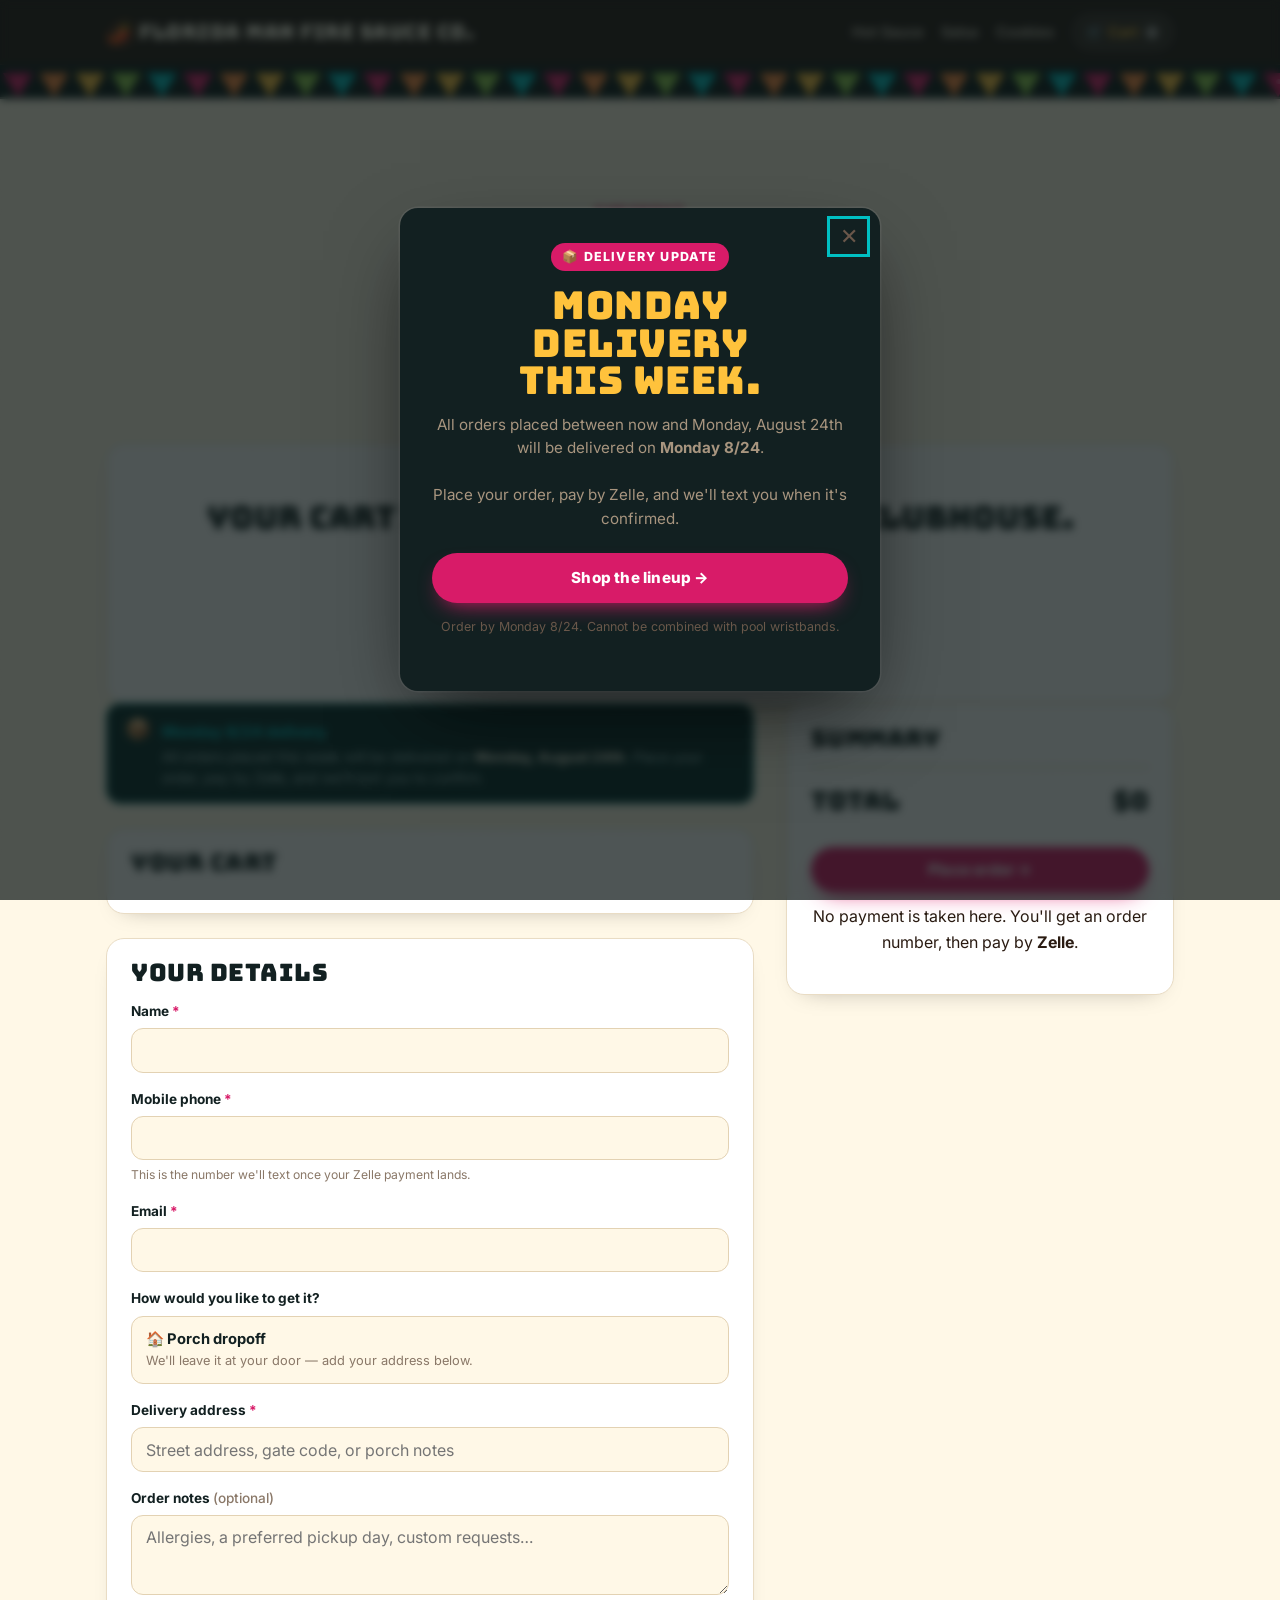
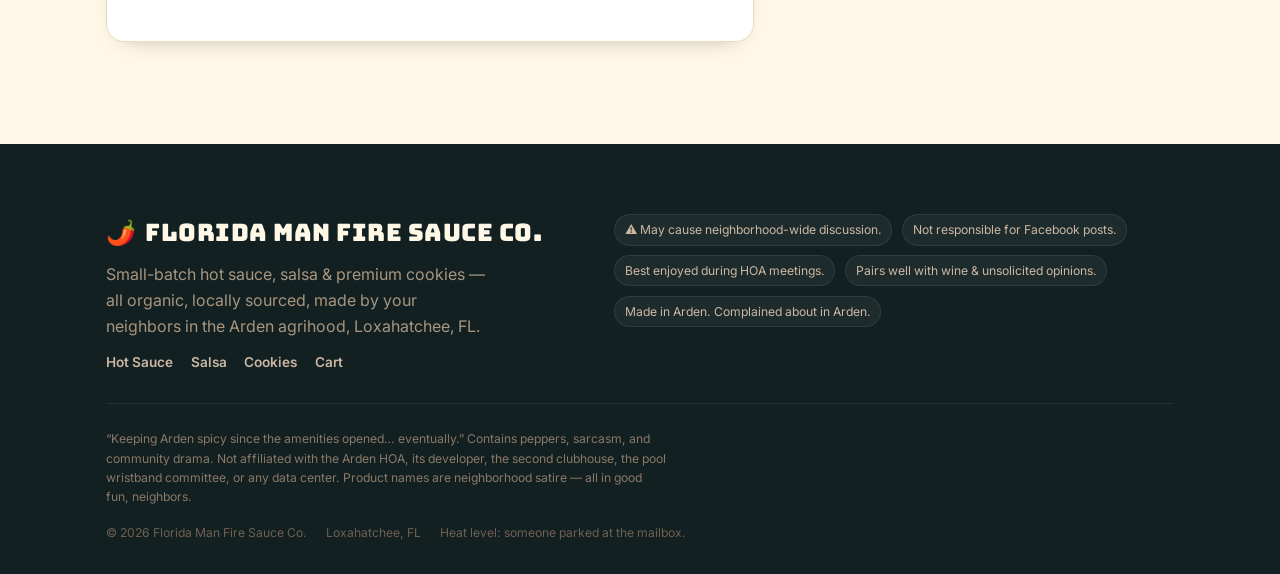
==== commit 4ac44212: "update delivery date to Monday 8/24 Co-Authored-By: Claude <noreply@anthropic.com> Claude-Session: h" ====
--- a/cart.html
+++ b/cart.html
@@ -39,8 +39,8 @@
         <div style="background:#0a2e2e;border:1.5px solid var(--lake);border-radius:14px;padding:.9rem 1.1rem;margin-bottom:1.5rem;display:flex;gap:.7rem;align-items:flex-start">
           <span style="font-size:1.3rem;line-height:1">📦</span>
           <div>
-            <strong style="color:var(--lake);font-size:.95rem">Sunday 8/23 delivery</strong>
-            <p style="margin:.2rem 0 0;color:#a8c8c8;font-size:.88rem;line-height:1.45">All orders placed this week will be delivered on <strong style="color:var(--cream)">Sunday, August 23rd</strong>. Place your order, pay by Zelle, and we'll text you to confirm.</p>
+            <strong style="color:var(--lake);font-size:.95rem">Monday 8/24 delivery</strong>
+            <p style="margin:.2rem 0 0;color:#a8c8c8;font-size:.88rem;line-height:1.45">All orders placed this week will be delivered on <strong style="color:var(--cream)">Monday, August 24th</strong>. Place your order, pay by Zelle, and we'll text you to confirm.</p>
           </div>
         </div>
         <div class="panel" style="margin-bottom:1.5rem">
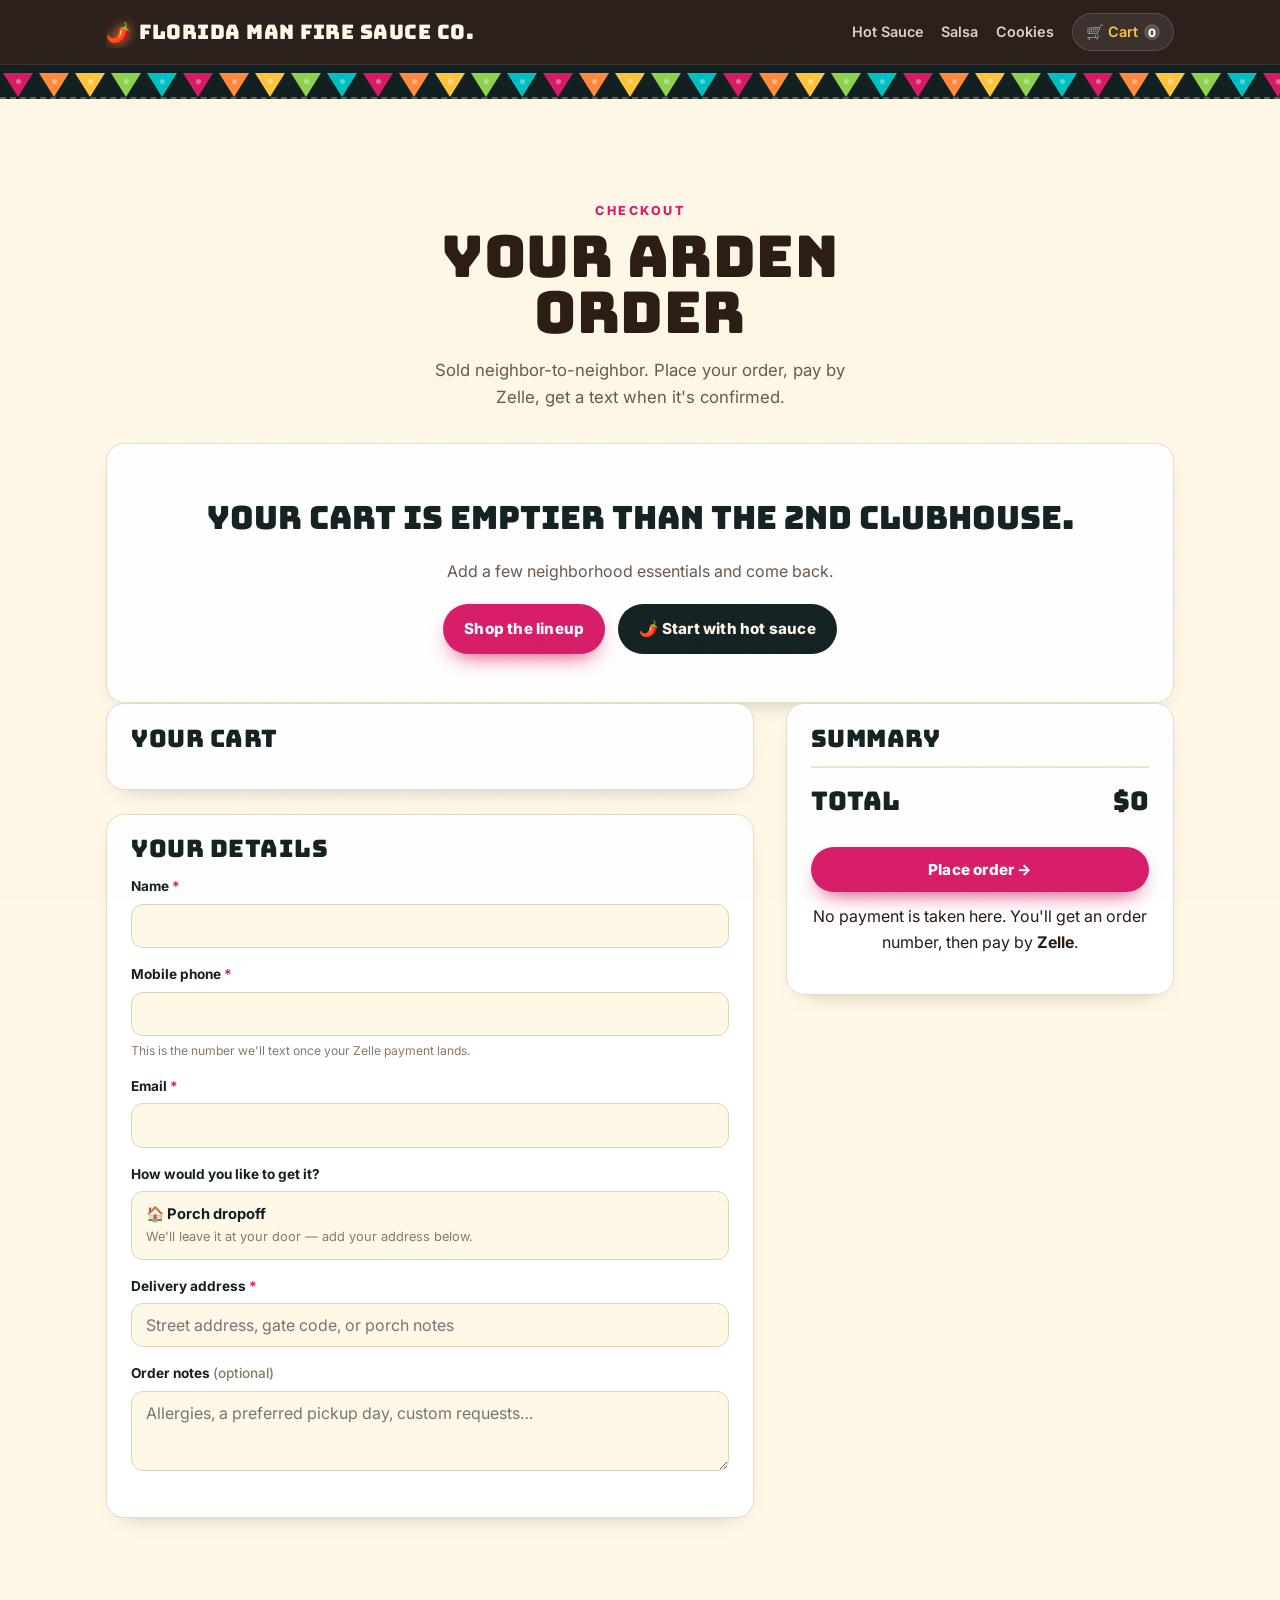
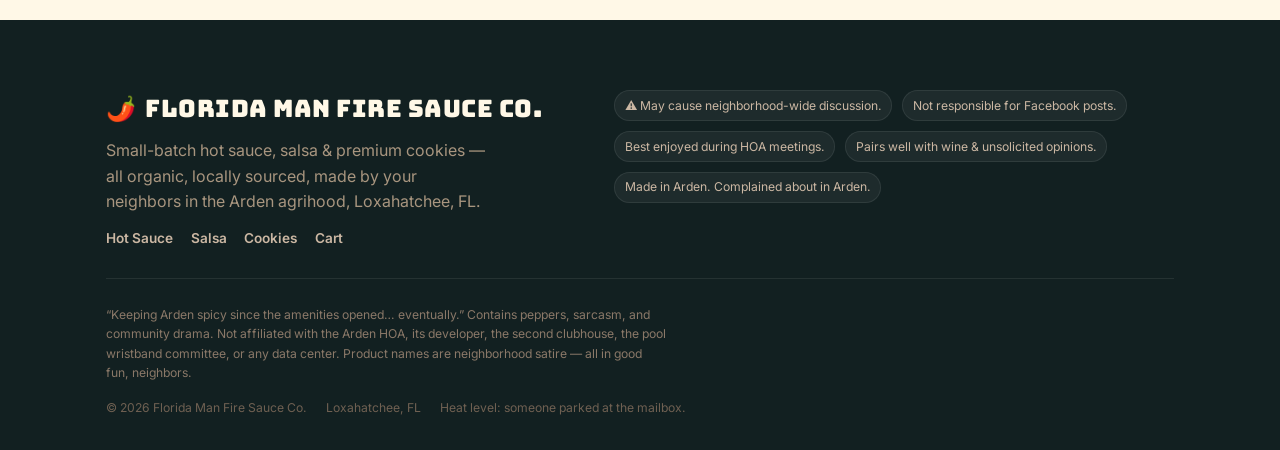
==== commit 99e0bf4e: "remove delivery modal/banner; add HOA Board Brookie cookie - Remove Monday 8/24 delivery popup from " ====
--- a/cart.html
+++ b/cart.html
@@ -36,13 +36,6 @@
     <!-- CHECKOUT STATE -->
     <div id="checkout" class="cart-layout" hidden>
       <div>
-        <div style="background:#0a2e2e;border:1.5px solid var(--lake);border-radius:14px;padding:.9rem 1.1rem;margin-bottom:1.5rem;display:flex;gap:.7rem;align-items:flex-start">
-          <span style="font-size:1.3rem;line-height:1">📦</span>
-          <div>
-            <strong style="color:var(--lake);font-size:.95rem">Monday 8/24 delivery</strong>
-            <p style="margin:.2rem 0 0;color:#a8c8c8;font-size:.88rem;line-height:1.45">All orders placed this week will be delivered on <strong style="color:var(--cream)">Monday, August 24th</strong>. Place your order, pay by Zelle, and we'll text you to confirm.</p>
-          </div>
-        </div>
         <div class="panel" style="margin-bottom:1.5rem">
           <h2>Your cart</h2>
           <div id="items"></div>
